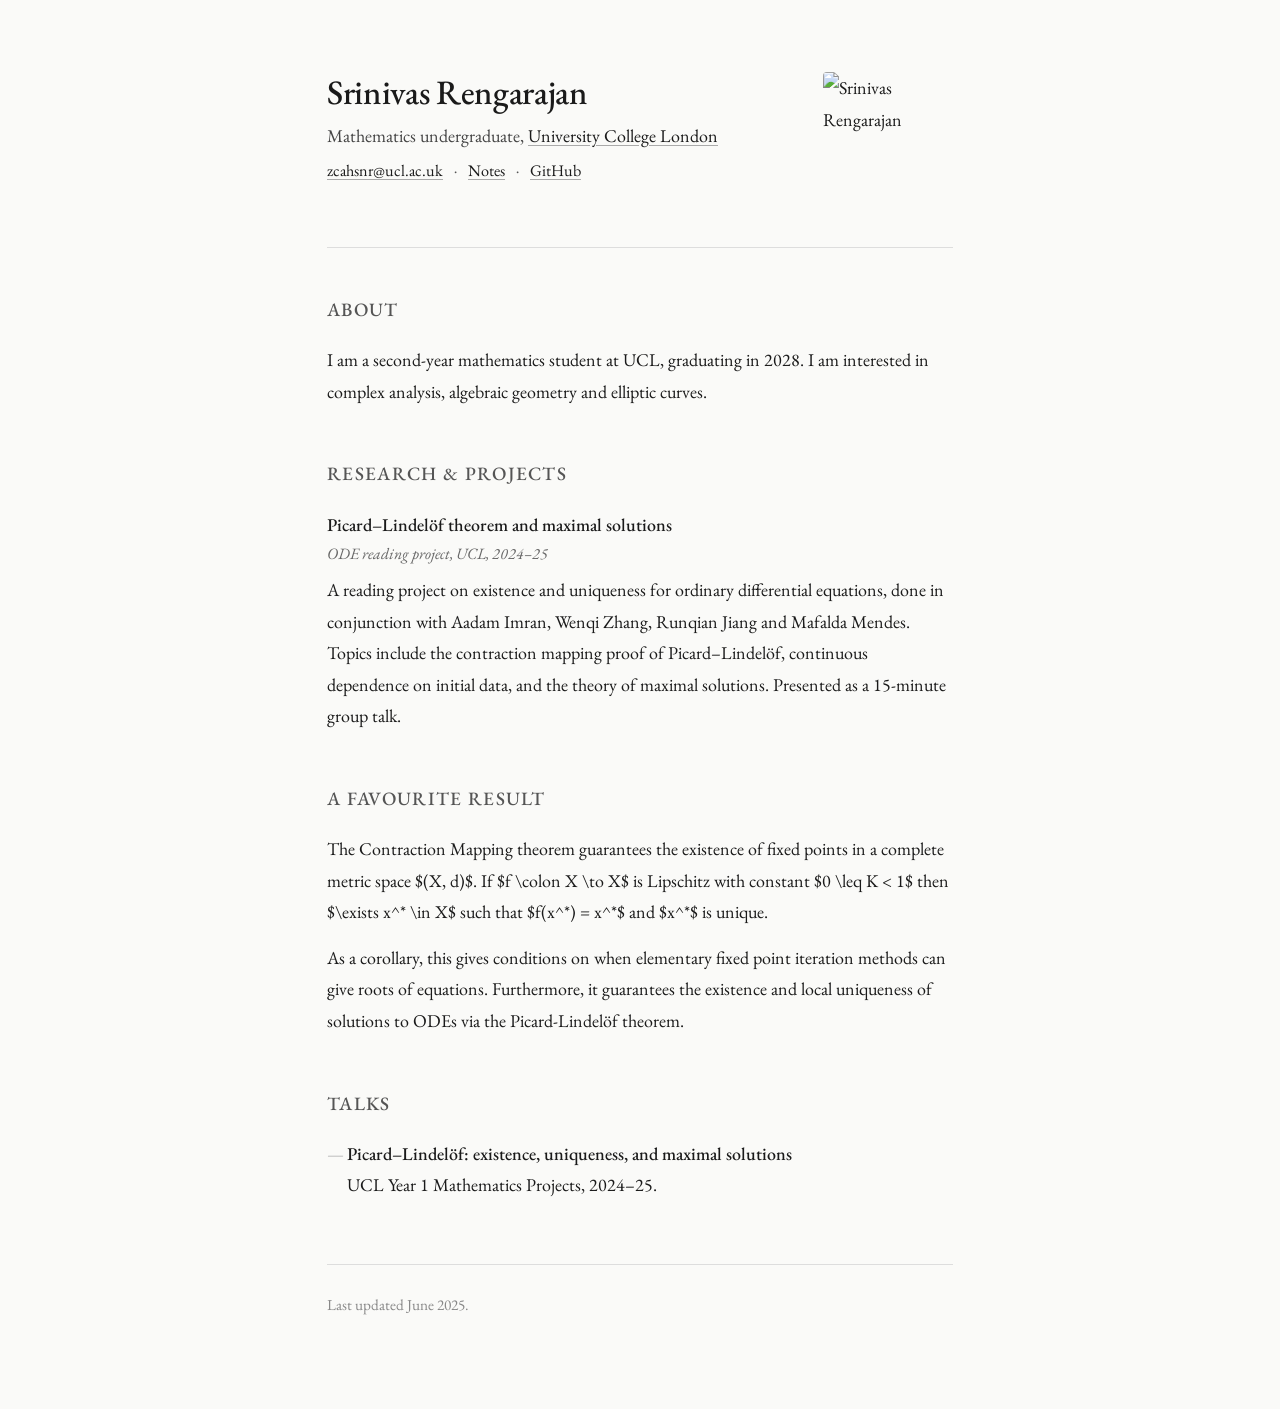
==== index.html @ fbe4413a "fixed latex" ====
<!DOCTYPE html>
<html lang="en">
<head>
  <meta charset="UTF-8">
  <meta name="viewport" content="width=device-width, initial-scale=1.0">
  <title>S — Mathematics</title>

  <!-- KaTeX -->
  <link rel="stylesheet" href="https://cdn.jsdelivr.net/npm/katex@0.16.11/dist/katex.min.css">
  <script defer src="https://cdn.jsdelivr.net/npm/katex@0.16.11/dist/katex.min.js"></script>
  <script defer src="https://cdn.jsdelivr.net/npm/katex@0.16.11/dist/contrib/auto-render.min.js"
    onload="renderMathInElement(document.body, {
      delimiters: [
        {left: '$$', right: '$$', display: true},
        {left: '\\[', right: '\\]', display: true},
        {left: '$', right: '$', inline: true},
        {left: '\\(', right: '\\)', inline: true}
      ],
    throwOnError : false
    });"></script>

  <!-- Fonts: EB Garamond (body) + Source Code Pro (mono) -->
  <link rel="preconnect" href="https://fonts.googleapis.com">
  <link rel="preconnect" href="https://fonts.gstatic.com" crossorigin>
  <link href="https://fonts.googleapis.com/css2?family=EB+Garamond:ital,wght@0,400;0,500;1,400&family=Source+Code+Pro:wght@400&display=swap" rel="stylesheet">

  <link rel="stylesheet" href="style.css">
</head>
<body>

  <div id="container">

    <!-- ========== HEADER ========== -->
    <header>
      <div id="header-text">
        <h1>Srinivas Rengarajan</h1>
        <p class="affiliation">
          Mathematics undergraduate,
          <a href="https://www.ucl.ac.uk/maths/">University College London</a>
        </p>
        <p class="contact">
          <a href="zcahsnr@ucl.ac.uk">zcahsnr@ucl.ac.uk</a>
          &ensp;&middot;&ensp;
          <a href="notes.html">Notes</a>
          &ensp;&middot;&ensp;
          <a href="https://github.com/srinivasrengarajan7">GitHub</a>
        </p>
      </div>
      <div id="header-photo">
        <!--
          Replace photo.jpg with your actual photo.
          Recommended: square crop, ~400×400px.
        -->
        <img src="assets/photo.jpg" alt="Srinivas Rengarajan">
      </div>
    </header>

    <hr>

    <!-- ========== ABOUT ========== -->
    <section id="about">
      <h2>About</h2>
      <p>
        I am a second-year mathematics student at UCL, graduating in 2028. I am interested in complex analysis, algebraic geometry and elliptic curves.
      </p>
    </section>

    <!-- ========== RESEARCH / PROJECTS ========== -->
    <section id="research">
      <h2>Research &amp; Projects</h2>

      <div class="project">
        <div class="project-title">
          Picard–Lindelöf theorem and maximal solutions
        </div>
        <div class="project-meta">ODE reading project, UCL, 2024–25</div>
        <p>
          A reading project on existence and uniqueness for ordinary differential
          equations, done in conjunction with Aadam Imran, Wenqi Zhang, Runqian Jiang and Mafalda Mendes. Topics include the contraction mapping proof of
          Picard–Lindelöf, continuous dependence on initial data, and the
          theory of maximal solutions. Presented as a 15-minute group talk.
        </p>
      </div>

    </section>

    <!-- ========== NOTES ========== -->
    <!-- Add notes on Analysis and Algebra 3 and 4, Picard-Lindelof project, Differential Geometry, Bezout, Elliptic Curves
    <section id="notes">
      <h2>Notes</h2>
      <p>
        Expository notes written while studying. Corrections and comments are
        welcome by email.
      </p>
      <ul>
        <li>
          <a href="notes/complex-analysis.pdf">Complex analysis</a>
          — notes following Stein–Shakarchi Vol. 2, covering holomorphic
          functions, Cauchy's theorem, and the residue calculus.
        </li>
        <li>
          <a href="notes/jordan-normal-form.pdf">Jordan normal form</a>
          — a self-contained account from minimal polynomials to the
          decomposition theorem; exercises from Axler.
        </li>
      </ul>
    </section> -->

    <!-- ========== EXPOSITORY: INLINE MATHS EXAMPLE ========== -->
    <section id="expository">
      <h2>A favourite result</h2>
      <p>
        The Contraction Mapping theorem guarantees the existence of fixed points in a complete metric space $(X, d)$. If
        $f \colon X \to X$ is Lipschitz with constant $0 \leq K < 1$ then $\exists x^* \in X$ such that $f(x^*) = x^*$ and $x^*$ is unique.
      </p>
      <p>
        As a corollary, this gives conditions on when elementary fixed point iteration methods can give roots of equations. Furthermore,
	it guarantees the existence and local uniqueness of solutions to ODEs via the Picard-Lindelöf theorem.
      </p>
    </section>

    <!-- ========== TALKS ========== -->
	<!-- Create a separate place for talk powerpoints -->
    <section id="talks">
      <h2>Talks</h2>
      <ul>
        <li>
          <span class="talk-title">
            Picard–Lindelöf: existence, uniqueness, and maximal solutions
          </span>
          <br>
          UCL Year 1 Mathematics Projects, 2024–25.
        </li>
      </ul>
    </section>

    <!-- ========== FOOTER ========== -->
    <footer>
      <p>
        Last updated <time datetime="2025-06">June 2025</time>.
      </p>
    </footer>

  </div><!-- end #container -->

</body>
</html>
---- style.css ----
/* =====================================================
   Academic personal website — style.css
   Font: EB Garamond (body), Source Code Pro (mono)
   ===================================================== */

/* ---------- Reset & base ---------- */

*, *::before, *::after {
  box-sizing: border-box;
  margin: 0;
  padding: 0;
}

html {
  font-size: 18px;           /* base: 1rem = 18px — comfortable for reading */
}

body {
  font-family: 'EB Garamond', Georgia, serif;
  font-size: 1rem;
  line-height: 1.75;
  color: #1a1a1a;
  background: #fafaf8;
}

/* ---------- Layout ---------- */

#container {
  max-width: 680px;
  margin: 0 auto;
  padding: 4rem 1.5rem 5rem;
}

/* ---------- Links ---------- */

a {
  color: #1a1a1a;
  text-decoration: underline;
  text-underline-offset: 3px;
  text-decoration-color: #aaa;
  transition: text-decoration-color 0.15s;
}

a:hover {
  text-decoration-color: #1a1a1a;
}

/* ---------- Header ---------- */

header {
  display: flex;
  align-items: flex-start;
  justify-content: space-between;
  gap: 2rem;
  margin-bottom: 2.5rem;
}

#header-text {
  flex: 1;
}

h1 {
  font-size: 1.9rem;
  font-weight: 500;
  letter-spacing: -0.01em;
  line-height: 1.2;
  margin-bottom: 0.4rem;
}

.affiliation {
  font-size: 1rem;
  color: #444;
  margin-bottom: 0.3rem;
}

.contact {
  font-size: 0.9rem;
  color: #555;
}

#header-photo {
  flex-shrink: 0;
}

#header-photo img {
  width: 130px;
  height: 130px;
  object-fit: cover;
  border-radius: 4px;
  display: block;
}

/* ---------- Horizontal rule ---------- */

hr {
  border: none;
  border-top: 1px solid #ddd;
  margin: 0 0 2.5rem;
}

/* ---------- Sections ---------- */

section {
  margin-bottom: 2.8rem;
}

h2 {
  font-size: 1.05rem;
  font-weight: 500;
  text-transform: uppercase;
  letter-spacing: 0.07em;
  color: #555;
  margin-bottom: 1rem;
}

p {
  margin-bottom: 0.8rem;
}

p:last-child {
  margin-bottom: 0;
}

/* ---------- Projects ---------- */

.project {
  margin-bottom: 1.6rem;
}

.project:last-child {
  margin-bottom: 0;
}

.project-title {
  font-weight: 500;
  font-size: 1rem;
}

.project-meta {
  font-size: 0.88rem;
  color: #666;
  margin-bottom: 0.35rem;
  font-style: italic;
}

/* ---------- Lists ---------- */

ul {
  list-style: none;
  padding: 0;
}

ul li {
  margin-bottom: 0.9rem;
  padding-left: 1.1rem;
  position: relative;
}

ul li::before {
  content: '—';
  position: absolute;
  left: 0;
  color: #bbb;
}

/* ---------- Talks ---------- */

.talk-title {
  font-weight: 500;
}

/* ---------- KaTeX display math ---------- */

.katex-display {
  margin: 1.2rem 0;
  overflow-x: auto;    /* avoids overflow on narrow screens */
}

/* ---------- Footer ---------- */

footer {
  margin-top: 3.5rem;
  padding-top: 1.5rem;
  border-top: 1px solid #ddd;
  font-size: 0.85rem;
  color: #888;
}

/* ---------- Responsive ---------- */

@media (max-width: 520px) {
  html { font-size: 17px; }

  header {
    flex-direction: column-reverse;
    gap: 1.2rem;
  }

  #header-photo img {
    width: 90px;
    height: 90px;
  }
}
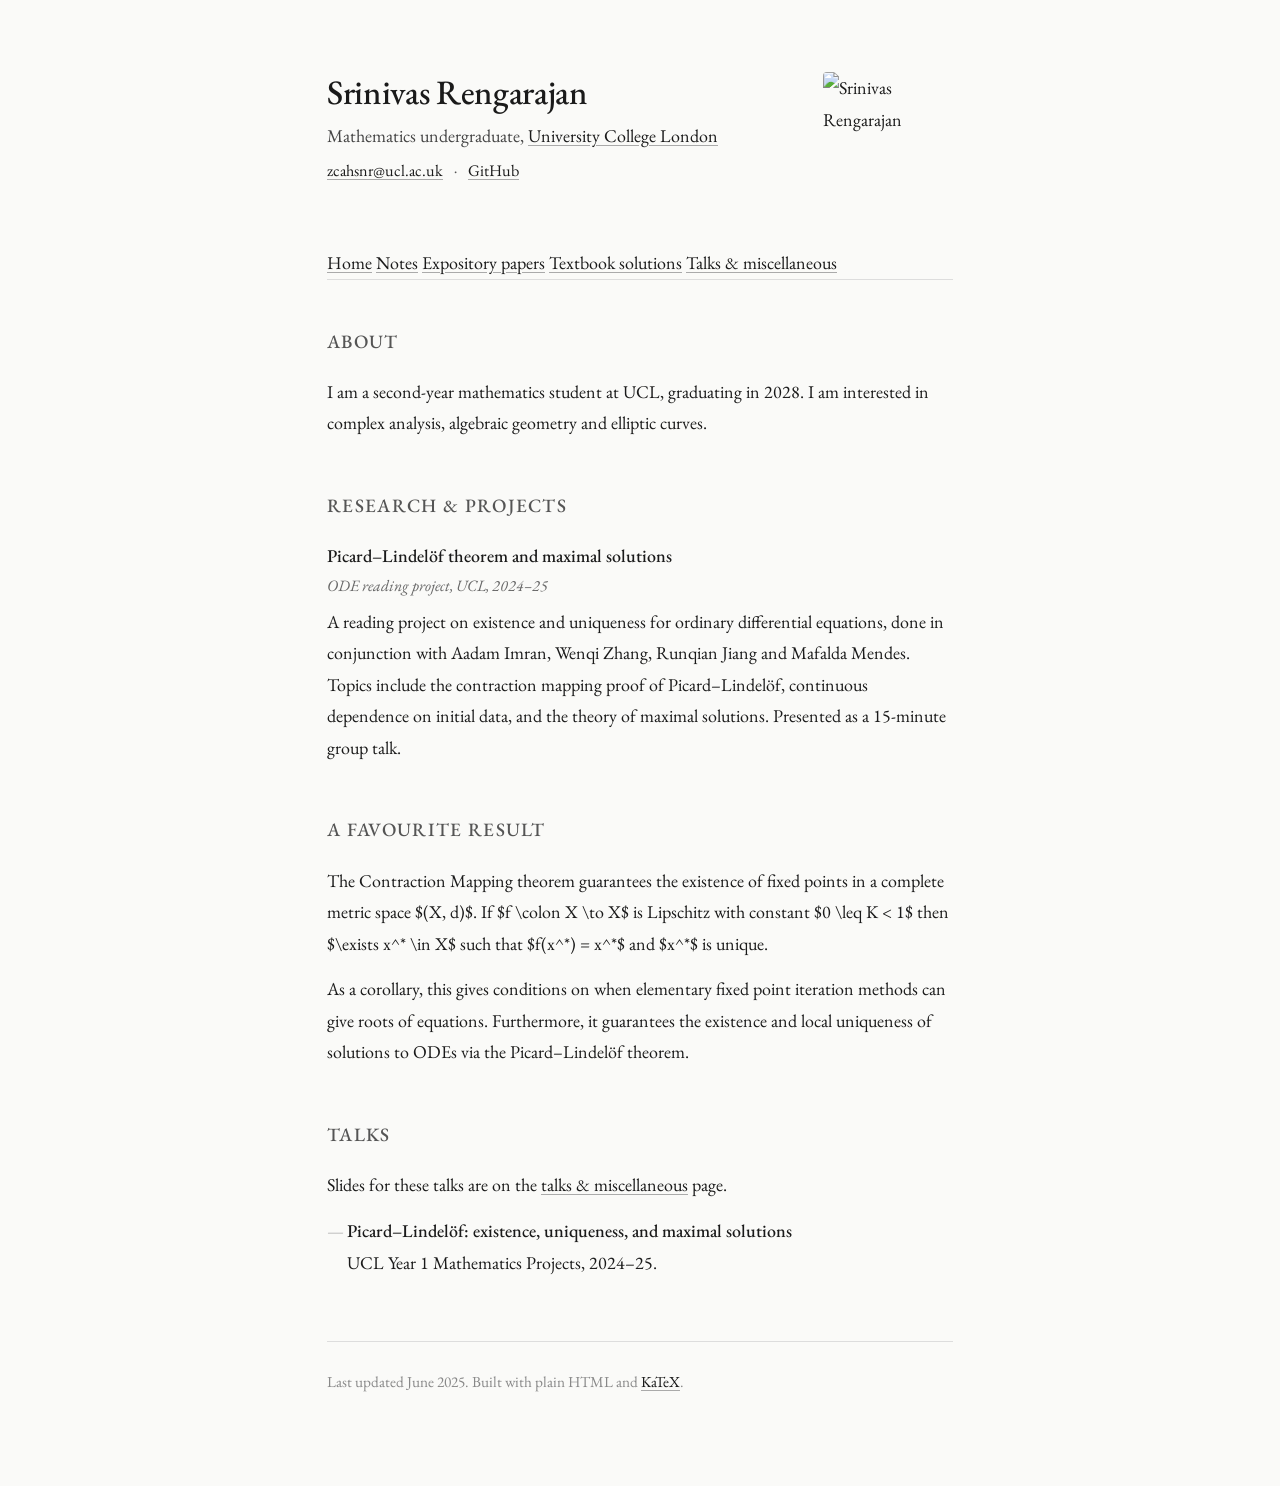
==== commit 3f10ada2: "added new sections" ====
--- a/index.html
+++ b/index.html
@@ -16,7 +16,7 @@
         {left: '$', right: '$', inline: true},
         {left: '\\(', right: '\\)', inline: true}
       ],
-    throwOnError : false
+      throwOnError : false
     });"></script>
 
   <!-- Fonts: EB Garamond (body) + Source Code Pro (mono) -->
@@ -39,9 +39,7 @@
           <a href="https://www.ucl.ac.uk/maths/">University College London</a>
         </p>
         <p class="contact">
-          <a href="zcahsnr@ucl.ac.uk">zcahsnr@ucl.ac.uk</a>
-          &ensp;&middot;&ensp;
-          <a href="notes.html">Notes</a>
+          <a href="mailto:zcahsnr@ucl.ac.uk">zcahsnr@ucl.ac.uk</a>
           &ensp;&middot;&ensp;
           <a href="https://github.com/srinivasrengarajan7">GitHub</a>
         </p>
@@ -55,13 +53,24 @@
       </div>
     </header>
 
+    <!-- ========== SITE NAV ========== -->
+    <nav>
+      <a href="index.html" class="current">Home</a>
+      <a href="notes.html">Notes</a>
+      <a href="expository.html">Expository papers</a>
+      <a href="solutions.html">Textbook solutions</a>
+      <a href="misc.html">Talks &amp; miscellaneous</a>
+    </nav>
+
     <hr>
 
     <!-- ========== ABOUT ========== -->
     <section id="about">
       <h2>About</h2>
       <p>
-        I am a second-year mathematics student at UCL, graduating in 2028. I am interested in complex analysis, algebraic geometry and elliptic curves.
+        I am a second-year mathematics student at UCL, graduating in 2028.
+        I am interested in complex analysis, algebraic geometry and elliptic
+        curves.
       </p>
     </section>
 
@@ -76,53 +85,39 @@
         <div class="project-meta">ODE reading project, UCL, 2024–25</div>
         <p>
           A reading project on existence and uniqueness for ordinary differential
-          equations, done in conjunction with Aadam Imran, Wenqi Zhang, Runqian Jiang and Mafalda Mendes. Topics include the contraction mapping proof of
-          Picard–Lindelöf, continuous dependence on initial data, and the
+          equations, done in conjunction with Aadam Imran, Wenqi Zhang, Runqian
+          Jiang and Mafalda Mendes. Topics include the contraction mapping proof
+          of Picard–Lindelöf, continuous dependence on initial data, and the
           theory of maximal solutions. Presented as a 15-minute group talk.
         </p>
       </div>
 
     </section>
 
-    <!-- ========== NOTES ========== -->
-    <!-- Add notes on Analysis and Algebra 3 and 4, Picard-Lindelof project, Differential Geometry, Bezout, Elliptic Curves
-    <section id="notes">
-      <h2>Notes</h2>
-      <p>
-        Expository notes written while studying. Corrections and comments are
-        welcome by email.
-      </p>
-      <ul>
-        <li>
-          <a href="notes/complex-analysis.pdf">Complex analysis</a>
-          — notes following Stein–Shakarchi Vol. 2, covering holomorphic
-          functions, Cauchy's theorem, and the residue calculus.
-        </li>
-        <li>
-          <a href="notes/jordan-normal-form.pdf">Jordan normal form</a>
-          — a self-contained account from minimal polynomials to the
-          decomposition theorem; exercises from Axler.
-        </li>
-      </ul>
-    </section> -->
-
     <!-- ========== EXPOSITORY: INLINE MATHS EXAMPLE ========== -->
     <section id="expository">
       <h2>A favourite result</h2>
       <p>
-        The Contraction Mapping theorem guarantees the existence of fixed points in a complete metric space $(X, d)$. If
-        $f \colon X \to X$ is Lipschitz with constant $0 \leq K < 1$ then $\exists x^* \in X$ such that $f(x^*) = x^*$ and $x^*$ is unique.
+        The Contraction Mapping theorem guarantees the existence of fixed
+        points in a complete metric space $(X, d)$. If
+        $f \colon X \to X$ is Lipschitz with constant $0 \leq K < 1$ then
+        $\exists x^* \in X$ such that $f(x^*) = x^*$ and $x^*$ is unique.
       </p>
       <p>
-        As a corollary, this gives conditions on when elementary fixed point iteration methods can give roots of equations. Furthermore,
-	it guarantees the existence and local uniqueness of solutions to ODEs via the Picard-Lindelöf theorem.
+        As a corollary, this gives conditions on when elementary fixed point
+        iteration methods can give roots of equations. Furthermore, it
+        guarantees the existence and local uniqueness of solutions to ODEs
+        via the Picard–Lindelöf theorem.
       </p>
     </section>
 
     <!-- ========== TALKS ========== -->
-	<!-- Create a separate place for talk powerpoints -->
     <section id="talks">
       <h2>Talks</h2>
+      <p>
+        Slides for these talks are on the
+        <a href="misc.html">talks &amp; miscellaneous</a> page.
+      </p>
       <ul>
         <li>
           <span class="talk-title">
@@ -138,6 +133,8 @@
     <footer>
       <p>
         Last updated <time datetime="2025-06">June 2025</time>.
+        Built with plain HTML and
+        <a href="https://katex.org">KaTeX</a>.
       </p>
     </footer>
 
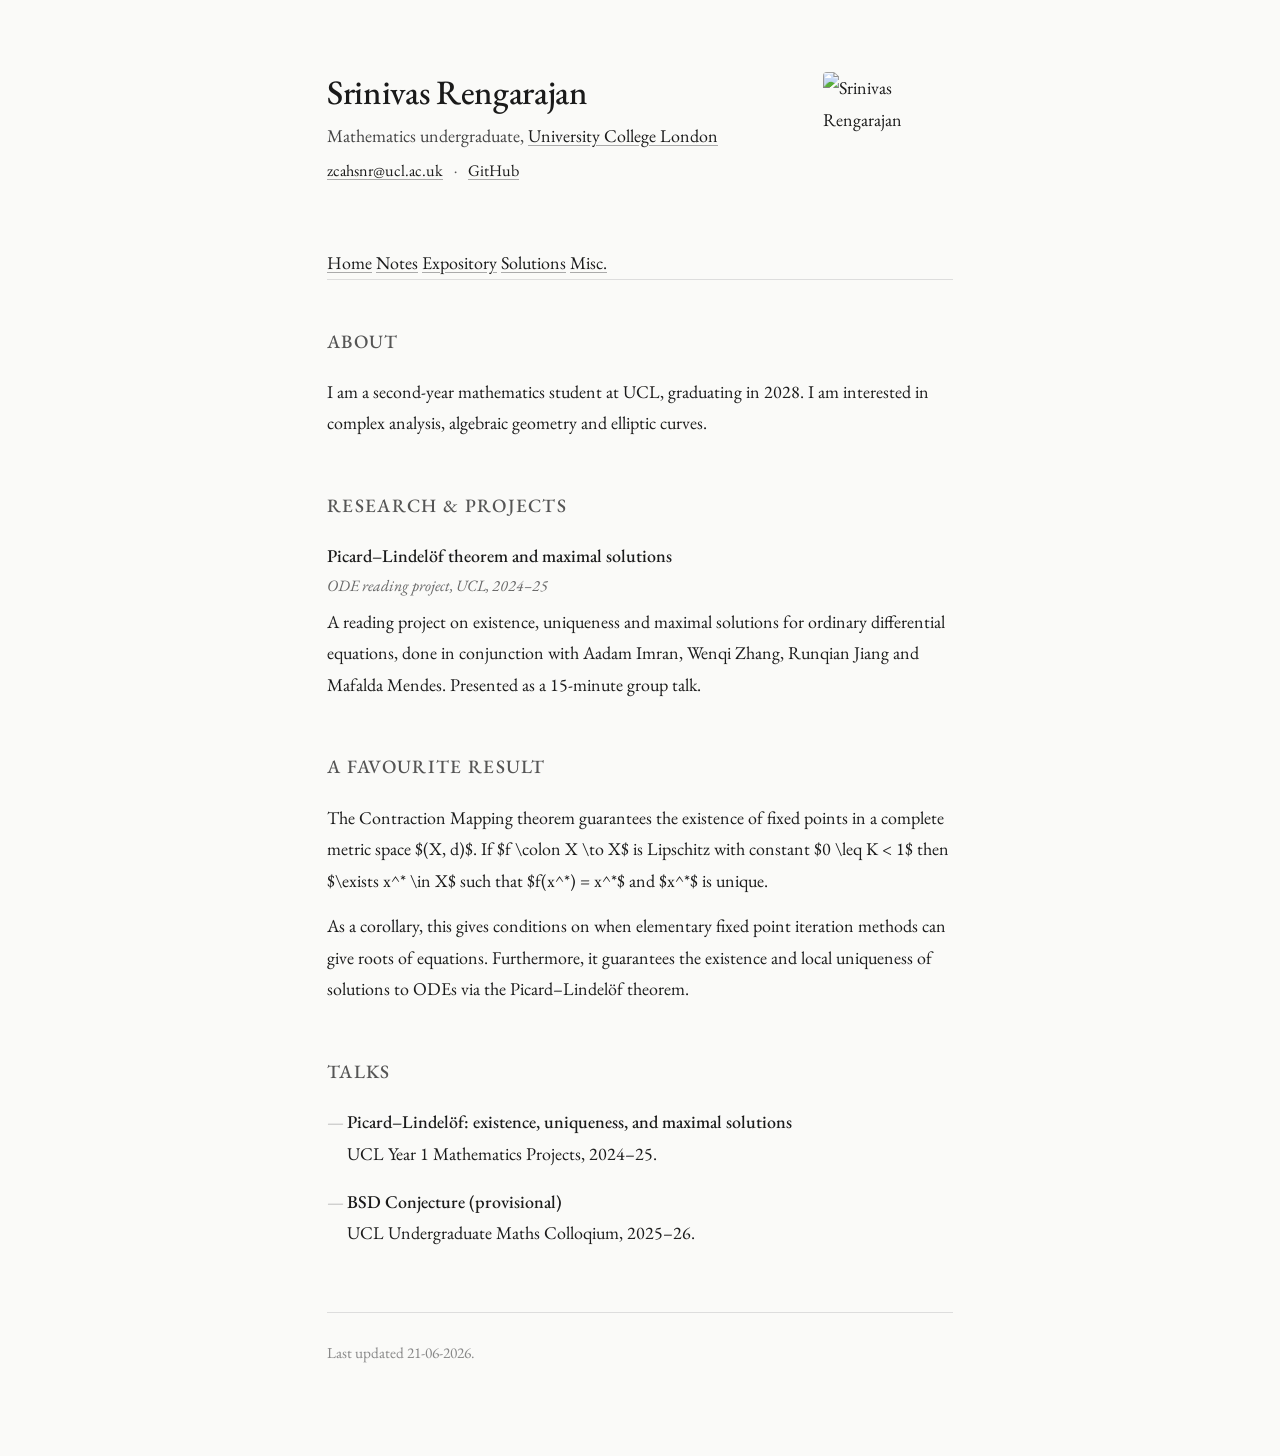
==== commit 4f7addc3: "added script to automatically update date in footer" ====
--- a/index.html
+++ b/index.html
@@ -57,9 +57,9 @@
     <nav>
       <a href="index.html" class="current">Home</a>
       <a href="notes.html">Notes</a>
-      <a href="expository.html">Expository papers</a>
-      <a href="solutions.html">Textbook solutions</a>
-      <a href="misc.html">Talks &amp; miscellaneous</a>
+      <a href="expository.html">Expository</a>
+      <a href="solutions.html">Solutions</a>
+      <a href="misc.html">Misc.</a>
     </nav>
 
     <hr>
@@ -84,11 +84,9 @@
         </div>
         <div class="project-meta">ODE reading project, UCL, 2024–25</div>
         <p>
-          A reading project on existence and uniqueness for ordinary differential
+          A reading project on existence, uniqueness and maximal solutions for ordinary differential
           equations, done in conjunction with Aadam Imran, Wenqi Zhang, Runqian
-          Jiang and Mafalda Mendes. Topics include the contraction mapping proof
-          of Picard–Lindelöf, continuous dependence on initial data, and the
-          theory of maximal solutions. Presented as a 15-minute group talk.
+          Jiang and Mafalda Mendes. Presented as a 15-minute group talk.
         </p>
       </div>
 
@@ -114,10 +112,6 @@
     <!-- ========== TALKS ========== -->
     <section id="talks">
       <h2>Talks</h2>
-      <p>
-        Slides for these talks are on the
-        <a href="misc.html">talks &amp; miscellaneous</a> page.
-      </p>
       <ul>
         <li>
           <span class="talk-title">
@@ -126,15 +120,20 @@
           <br>
           UCL Year 1 Mathematics Projects, 2024–25.
         </li>
+        <li>
+          <span class="talk-title">
+            BSD Conjecture (provisional)
+          </span>
+          <br>
+          UCL Undergraduate Maths Colloqium, 2025–26.
+        </li>
       </ul>
     </section>
 
     <!-- ========== FOOTER ========== -->
     <footer>
       <p>
-        Last updated <time datetime="2025-06">June 2025</time>.
-        Built with plain HTML and
-        <a href="https://katex.org">KaTeX</a>.
+        Last updated <time datetime="2026-06-21">21-06-2026</time>.
       </p>
     </footer>
 
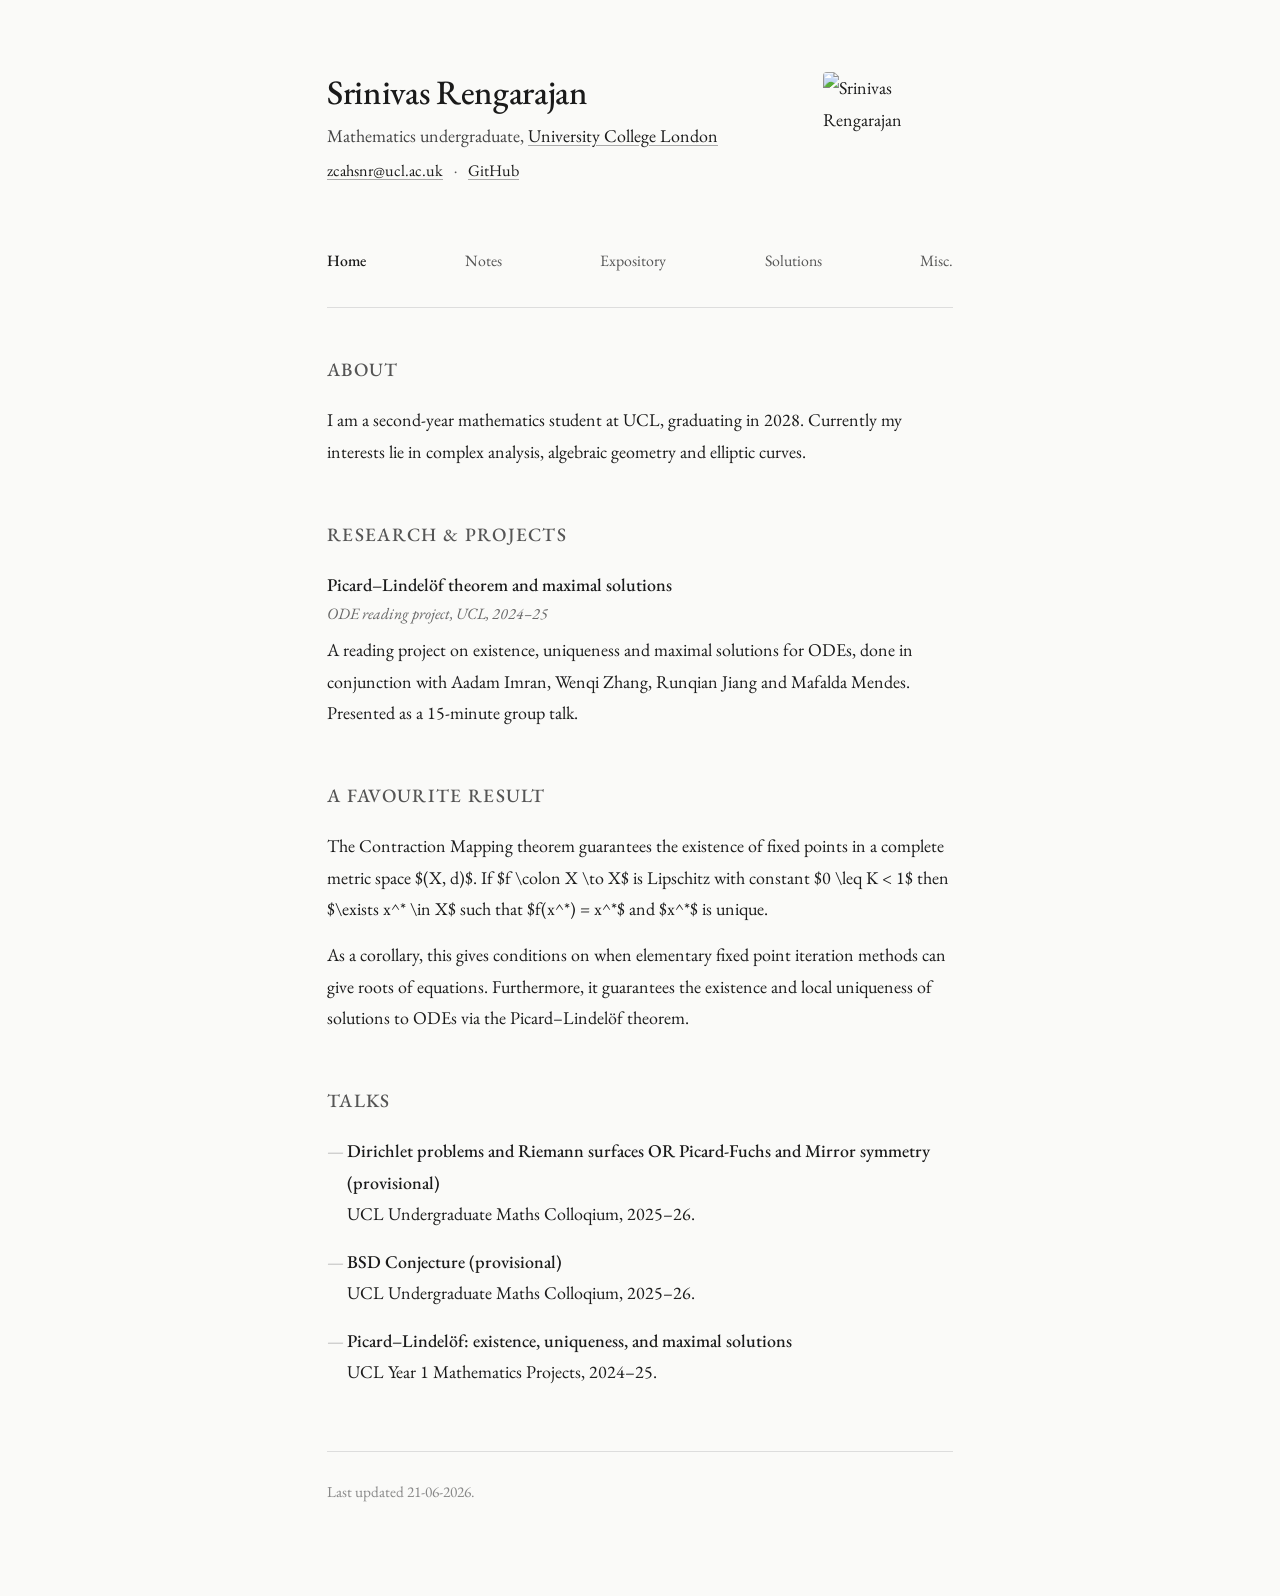
==== commit 49cda9ea: "added placeholders" ====
--- a/index.html
+++ b/index.html
@@ -69,7 +69,7 @@
       <h2>About</h2>
       <p>
         I am a second-year mathematics student at UCL, graduating in 2028.
-        I am interested in complex analysis, algebraic geometry and elliptic
+        Currently my interests lie in complex analysis, algebraic geometry and elliptic
         curves.
       </p>
     </section>
@@ -84,17 +84,17 @@
         </div>
         <div class="project-meta">ODE reading project, UCL, 2024–25</div>
         <p>
-          A reading project on existence, uniqueness and maximal solutions for ordinary differential
-          equations, done in conjunction with Aadam Imran, Wenqi Zhang, Runqian
+          A reading project on existence, uniqueness and maximal solutions for ODEs, done in conjunction with Aadam Imran, Wenqi Zhang, Runqian
           Jiang and Mafalda Mendes. Presented as a 15-minute group talk.
         </p>
       </div>
 
     </section>
 
-    <!-- ========== EXPOSITORY: INLINE MATHS EXAMPLE ========== -->
+    <!-- ========== favourite result ========== -->
     <section id="expository">
       <h2>A favourite result</h2>
+      <!-- Some more that could be used: Bezout, Mordell, Dirichlet, etc. -->
       <p>
         The Contraction Mapping theorem guarantees the existence of fixed
         points in a complete metric space $(X, d)$. If
@@ -115,10 +115,10 @@
       <ul>
         <li>
           <span class="talk-title">
-            Picard–Lindelöf: existence, uniqueness, and maximal solutions
+            Dirichlet problems and Riemann surfaces OR Picard-Fuchs and Mirror symmetry (provisional)
           </span>
           <br>
-          UCL Year 1 Mathematics Projects, 2024–25.
+          UCL Undergraduate Maths Colloqium, 2025–26.
         </li>
         <li>
           <span class="talk-title">
@@ -126,6 +126,13 @@
           </span>
           <br>
           UCL Undergraduate Maths Colloqium, 2025–26.
+        </li>
+        <li>
+          <span class="talk-title">
+            Picard–Lindelöf: existence, uniqueness, and maximal solutions
+          </span>
+          <br>
+          UCL Year 1 Mathematics Projects, 2024–25.
         </li>
       </ul>
     </section>
--- a/style.css
+++ b/style.css
@@ -90,6 +90,32 @@
   display: block;
 }
 
+/* ---------- Site nav ---------- */
+
+nav {
+  display: flex;
+  flex-wrap: wrap;
+  justify-content: space-between;
+  font-size: 0.88rem;
+  margin-bottom: 1.8rem;
+}
+
+nav a {
+  text-decoration: none;
+  color: #555;
+}
+
+nav a:hover {
+  color: #1a1a1a;
+  text-decoration: underline;
+  text-decoration-color: #aaa;
+}
+
+nav a.current {
+  color: #1a1a1a;
+  font-weight: 500;
+}
+
 /* ---------- Horizontal rule ---------- */
 
 hr {
@@ -191,6 +217,11 @@
 @media (max-width: 520px) {
   html { font-size: 17px; }
 
+  nav {
+    justify-content: flex-start;
+    gap: 0.4rem 1.1rem;
+  }
+
   header {
     flex-direction: column-reverse;
     gap: 1.2rem;
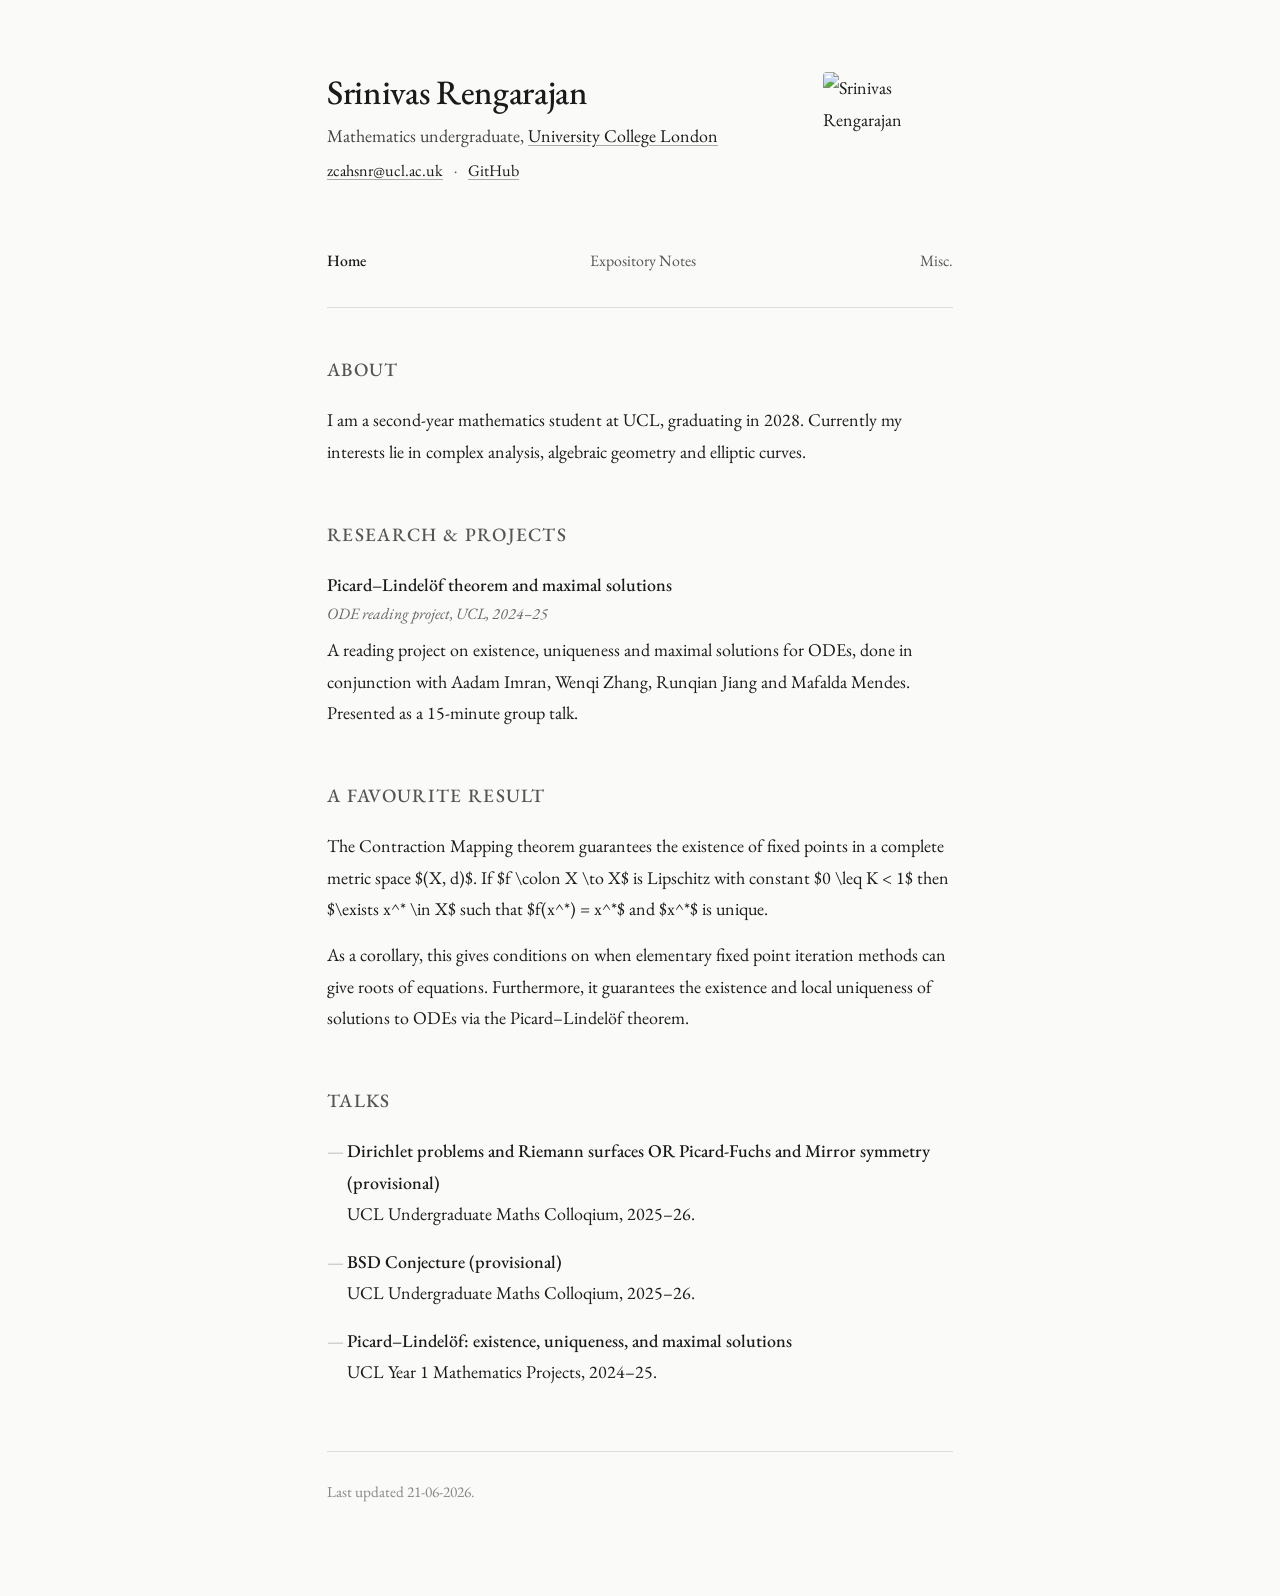
==== commit e1754e03: "removed extraneous sections and added script to sync nav bars across html pages" ====
--- a/index.html
+++ b/index.html
@@ -56,9 +56,7 @@
     <!-- ========== SITE NAV ========== -->
     <nav>
       <a href="index.html" class="current">Home</a>
-      <a href="notes.html">Notes</a>
-      <a href="expository.html">Expository</a>
-      <a href="solutions.html">Solutions</a>
+      <a href="expository.html">Expository Notes</a>
       <a href="misc.html">Misc.</a>
     </nav>
 
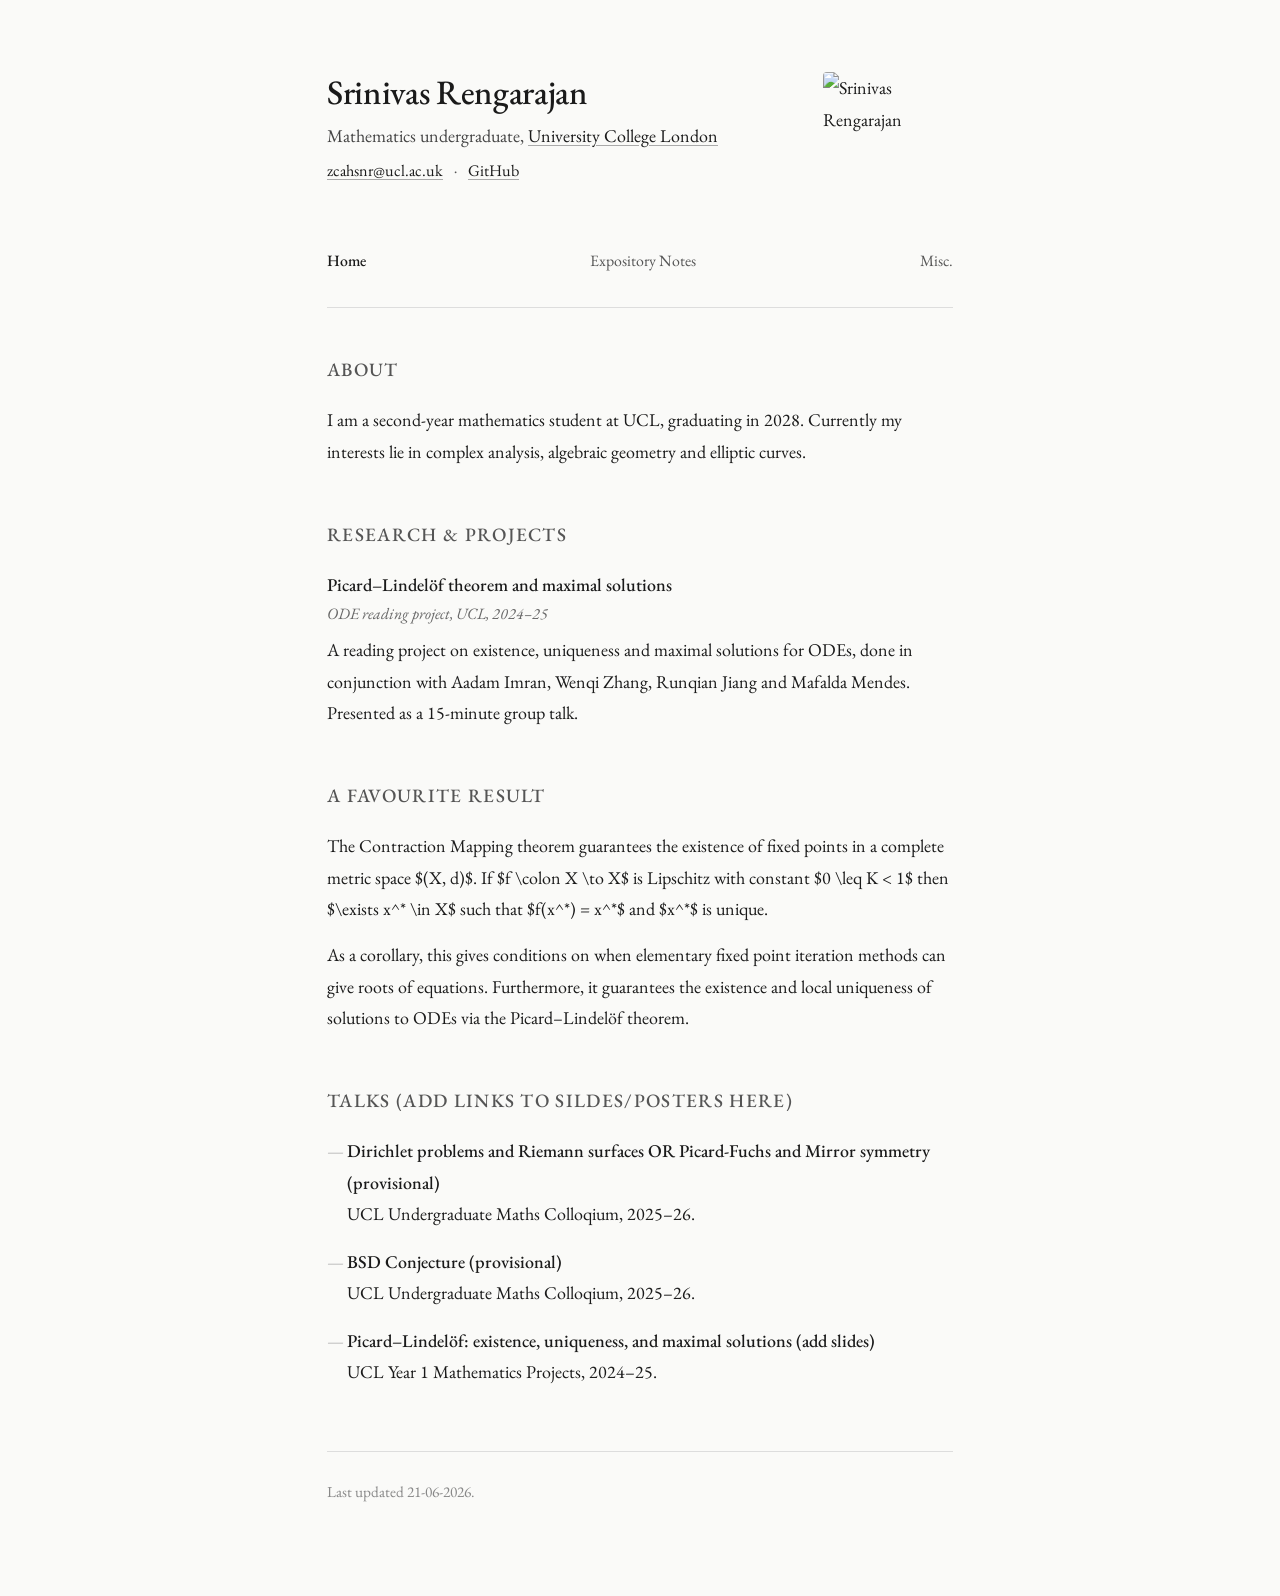
==== commit 80197a76: "changed fonts" ====
--- a/index.html
+++ b/index.html
@@ -23,6 +23,7 @@
   <link rel="preconnect" href="https://fonts.googleapis.com">
   <link rel="preconnect" href="https://fonts.gstatic.com" crossorigin>
   <link href="https://fonts.googleapis.com/css2?family=EB+Garamond:ital,wght@0,400;0,500;1,400&family=Source+Code+Pro:wght@400&display=swap" rel="stylesheet">
+
 
   <link rel="stylesheet" href="style.css">
 </head>
@@ -109,7 +110,7 @@
 
     <!-- ========== TALKS ========== -->
     <section id="talks">
-      <h2>Talks</h2>
+      <h2>Talks (add links to sildes/posters here)</h2>
       <ul>
         <li>
           <span class="talk-title">
@@ -127,7 +128,7 @@
         </li>
         <li>
           <span class="talk-title">
-            Picard–Lindelöf: existence, uniqueness, and maximal solutions
+            Picard–Lindelöf: existence, uniqueness, and maximal solutions (add slides)
           </span>
           <br>
           UCL Year 1 Mathematics Projects, 2024–25.
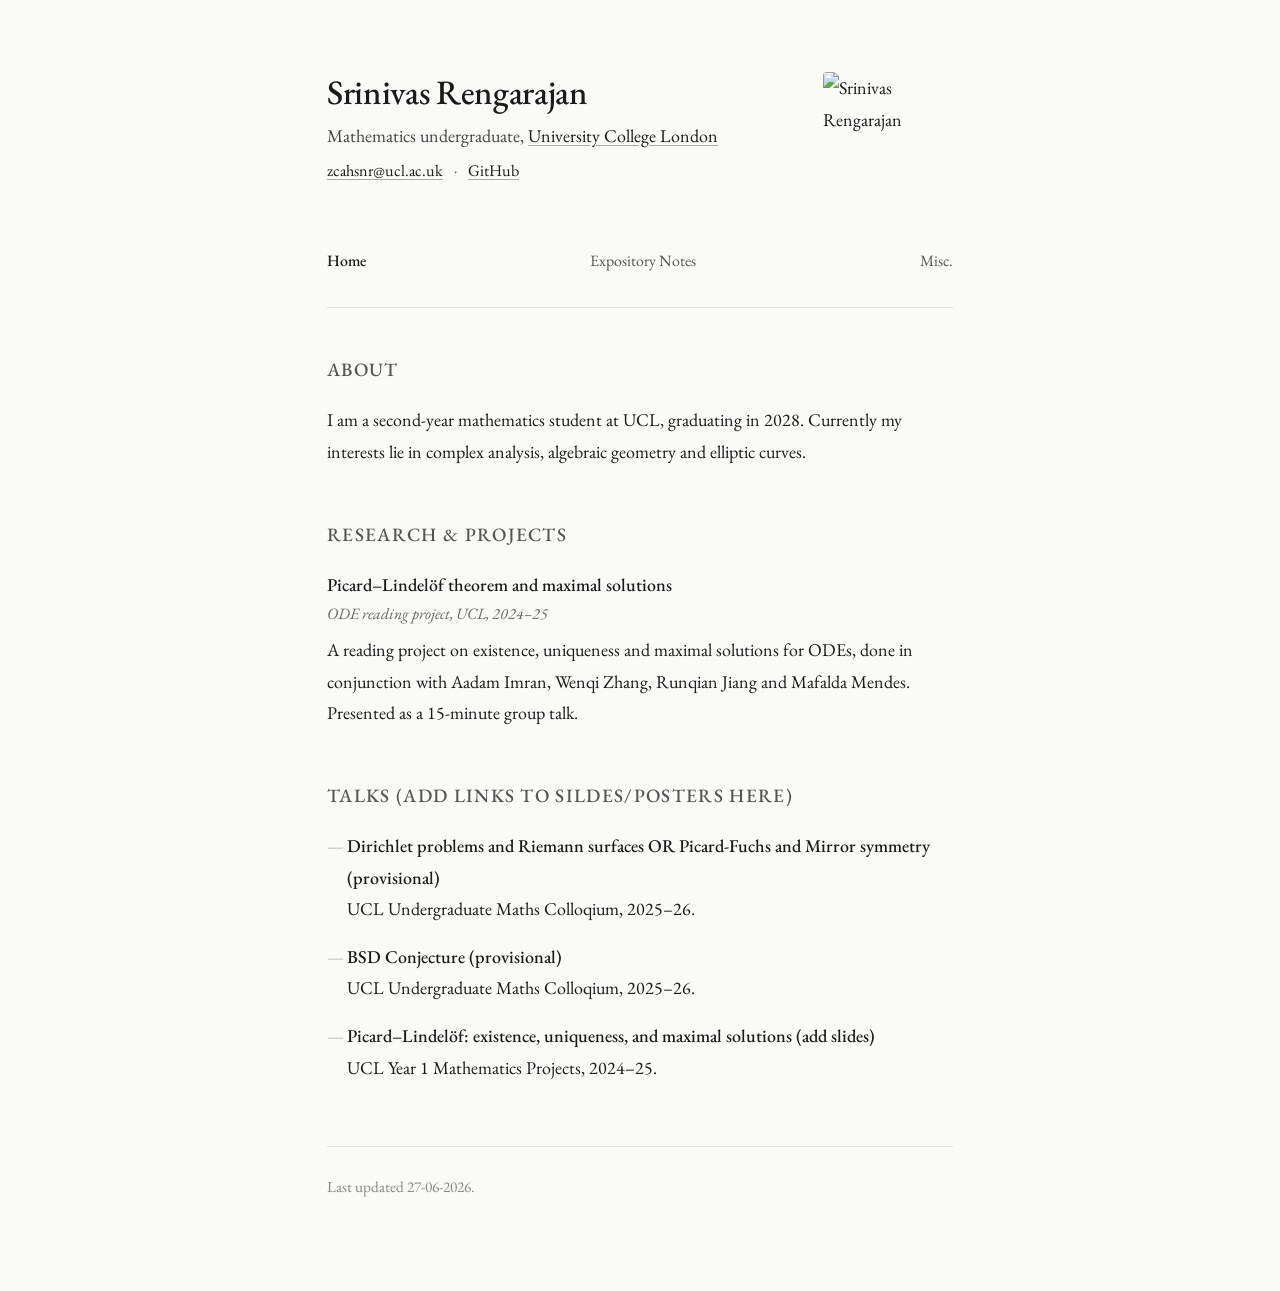
==== commit 79fd2ede: "removed section from main page" ====
--- a/index.html
+++ b/index.html
@@ -90,23 +90,6 @@
 
     </section>
 
-    <!-- ========== favourite result ========== -->
-    <section id="expository">
-      <h2>A favourite result</h2>
-      <!-- Some more that could be used: Bezout, Mordell, Dirichlet, etc. -->
-      <p>
-        The Contraction Mapping theorem guarantees the existence of fixed
-        points in a complete metric space $(X, d)$. If
-        $f \colon X \to X$ is Lipschitz with constant $0 \leq K < 1$ then
-        $\exists x^* \in X$ such that $f(x^*) = x^*$ and $x^*$ is unique.
-      </p>
-      <p>
-        As a corollary, this gives conditions on when elementary fixed point
-        iteration methods can give roots of equations. Furthermore, it
-        guarantees the existence and local uniqueness of solutions to ODEs
-        via the Picard–Lindelöf theorem.
-      </p>
-    </section>
 
     <!-- ========== TALKS ========== -->
     <section id="talks">
@@ -139,7 +122,7 @@
     <!-- ========== FOOTER ========== -->
     <footer>
       <p>
-        Last updated <time datetime="2026-06-21">21-06-2026</time>.
+        Last updated <time datetime="2026-06-27">27-06-2026</time>.
       </p>
     </footer>
 
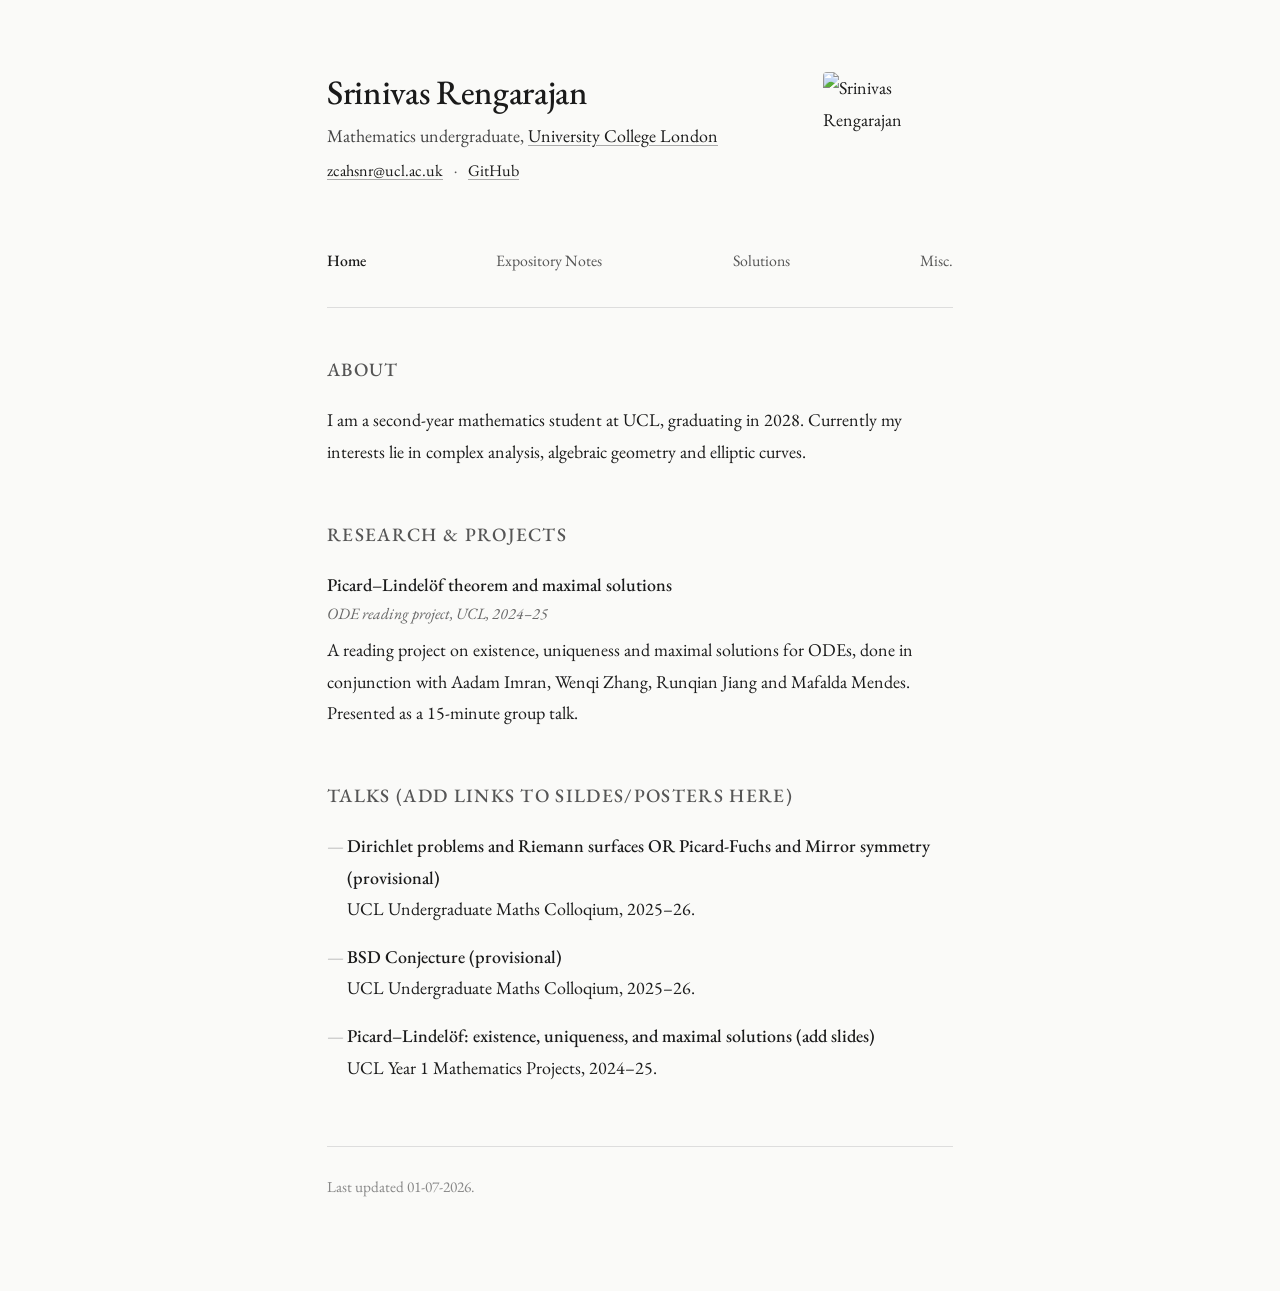
==== commit 5eb32e73: "added solutions page back" ====
--- a/index.html
+++ b/index.html
@@ -58,6 +58,7 @@
     <nav>
       <a href="index.html" class="current">Home</a>
       <a href="expository.html">Expository Notes</a>
+      <a href="solutions.html">Solutions</a>
       <a href="misc.html">Misc.</a>
     </nav>
 
@@ -122,7 +123,7 @@
     <!-- ========== FOOTER ========== -->
     <footer>
       <p>
-        Last updated <time datetime="2026-06-27">27-06-2026</time>.
+        Last updated <time datetime="2026-07-01">01-07-2026</time>.
       </p>
     </footer>
 
